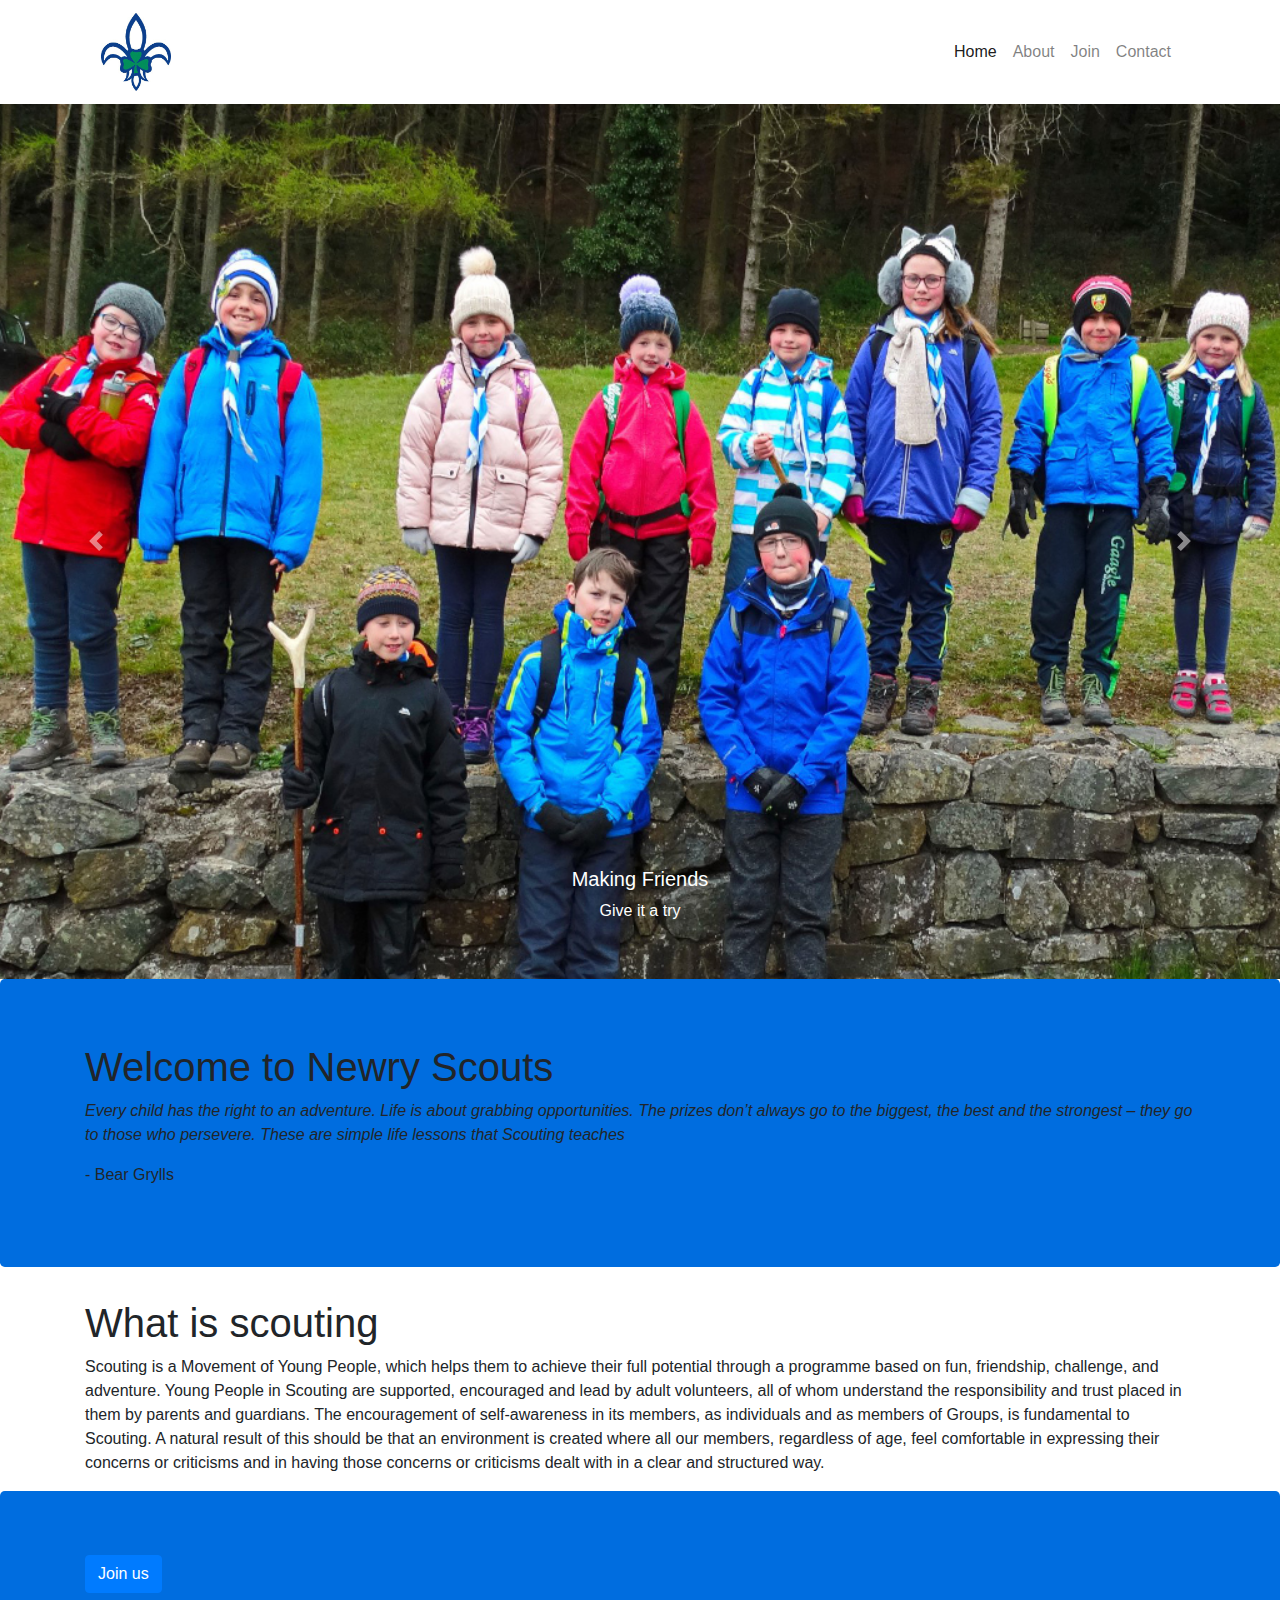
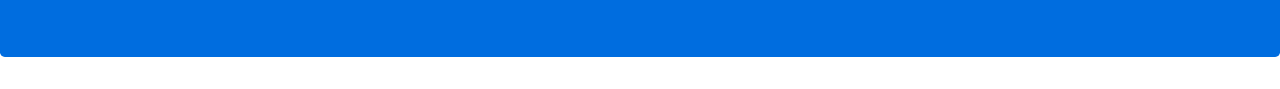
==== index.html @ 3bf7286e "Created contact page and made the about,contact and join page have the same layout" ====
<!DOCTYPE html>
<html lang='en'>
  <head>
    <meta charset='UTF-8'/>
    <meta name="viewport" content="width=device-width, initial-scale=1.0">
    <title>Home</title>
    <!--Bootstrap-->
    <link rel="stylesheet" href="https://maxcdn.bootstrapcdn.com/bootstrap/4.0.0/css/bootstrap.min.css" integrity="sha384-Gn5384xqQ1aoWXA+058RXPxPg6fy4IWvTNh0E263XmFcJlSAwiGgFAW/dAiS6JXm" crossorigin="anonymous">
    <script src="https://code.jquery.com/jquery-3.2.1.slim.min.js" integrity="sha384-KJ3o2DKtIkvYIK3UENzmM7KCkRr/rE9/Qpg6aAZGJwFDMVNA/GpGFF93hXpG5KkN" crossorigin="anonymous"></script>
    <script src="https://cdnjs.cloudflare.com/ajax/libs/popper.js/1.12.9/umd/popper.min.js" integrity="sha384-ApNbgh9B+Y1QKtv3Rn7W3mgPxhU9K/ScQsAP7hUibX39j7fakFPskvXusvfa0b4Q" crossorigin="anonymous"></script>
    <script src="https://maxcdn.bootstrapcdn.com/bootstrap/4.0.0/js/bootstrap.min.js" integrity="sha384-JZR6Spejh4U02d8jOt6vLEHfe/JQGiRRSQQxSfFWpi1MquVdAyjUar5+76PVCmYl" crossorigin="anonymous"></script>
    <link rel='stylesheet' href='styles.css'/>


  </head>
  <body>
      <section class="container">
          <!-- Navbar -->
          <nav class="navbar navbar-expand-lg navbar-light">
            <a class="navbar-brand" href="#">
              <!--Fixed width for img-->
              <!-- <img class="d-none d-md-block img-fluid" width="27px" src="images/scout-logo.png" /> -->
              <img class="img-fluid" width="70px" src="images/scout-logo.png" />
      
            </a>
      
            <button class="navbar-toggler" type="button" data-toggle="collapse" data-target="#navbarSupportedContent"
              aria-controls="navbarSupportedContent" aria-expanded="false" aria-label="Toggle navigation">
              <span class="navbar-toggler-icon"></span>
            </button>
      
            <div class="collapse navbar-collapse navbar-right" id="navbarSupportedContent">
              <ul class="navbar-nav ml-auto">
                <li class="nav-item">
                  <a class="nav-link active" href="./index.html">Home</a>
                </li>
                <li class="nav-item">
                  <a class="nav-link" href="./about.html">About</a>
                </li>
                <li class="nav-item">
                  <a class="nav-link" href="./join.html">Join</a>
                </li>
                <li class="nav-item">
                    <a class="nav-link" href="./contact.html">Contact</a>
                  </li>
              </ul>
      
            </div>
          </nav>
        </section>

    <!--Carousel-->
        <div id="carouselExampleControls" class="carousel slide" data-ride="carousel">
          <div class="carousel-inner">
            <div class="carousel-item active">
              <img class="d-block w-100" src="images/carousel/cub-group-resize.jpg" alt="First slide">
              <div class="carousel-caption">
                <h5>Making Friends</h5>
                <p>Give it a try</p>
              </div>
            </div>
            <div class="carousel-item">
              <img class="d-block w-100" src="images/carousel/cub-beaver-group-resize.jpg" alt="Second slide">
            </div>
            <div class="carousel-item">
              <img class="d-block w-100" src="images/carousel/scout-group-resize.jpg" alt="Third slide">
            </div>
          </div>
          <a class="carousel-control-prev" href="#carouselExampleControls" role="button" data-slide="prev">
            <span class="carousel-control-prev-icon" aria-hidden="true"></span>
            <span class="sr-only">Previous</span>
          </a>
          <a class="carousel-control-next" href="#carouselExampleControls" role="button" data-slide="next">
            <span class="carousel-control-next-icon" aria-hidden="true"></span>
            <span class="sr-only">Next</span>
          </a>
        </div>

        <div class="jumbotron">
          <div class="container">
            <h1>Welcome to Newry Scouts</h1>
            <div id="bear-quote">
              <p><i>Every child has the right to an adventure. Life is about grabbing opportunities. The prizes don’t always go to the biggest, the best and the strongest – they go to those who persevere. These are simple life lessons that Scouting teaches</i></p>
              <p>- Bear Grylls</p>
            </div>
          </div>
        </div>

        <div class="container">

          <h1>What is scouting</h1>
          <p>Scouting is a Movement of Young People, which helps them to achieve their full potential through a programme based on fun, friendship, challenge, and adventure.
              Young People in Scouting are supported, encouraged and lead by adult volunteers, all of whom understand the responsibility and trust placed in them by parents and guardians.
              The encouragement of self-awareness in its members, as individuals and as members of Groups, is fundamental to Scouting. A natural result of this should be that an environment is created where all our members, regardless of age, feel comfortable in expressing their concerns or criticisms and in having those concerns or criticisms dealt with in a clear and structured way.</p>
        </div>

        <div class="jumbotron">
            <div class="container">
              <div id="bear-quote">
                  <a class="btn btn-primary center-block" href="#" role="button">Join us</a>
              </div>
            </div>
          </div>

     
    </div>
  </body>
</html>
---- styles.css ----
body{
    font-family: Arial, Helvetica, sans-serif
}

.jumbotron{
    background-color:#006DDF !important;
}


.jumbotron .social-icon{
    color: #FFFFFF;
    font-size: 45px;
}

.jumbotron .social-icon:hover{
    color: #FFE627;
    text-decoration: none;
    
}


#join-us-scout-night-title{
    padding-bottom: 10px;
}

hr { 
    background: url("images/trees.svg") no-repeat top center;
    background-size: contain;
    display: block;
    height: 25px;
    border: 0;
    position: relative;
}

hr:before,
hr:after {
    content: '';
    display: block;
    position: absolute;
    background:silver;
    height: 2px;
    top: 8px;
}
hr:before {
    left: 0;
    right: 55%;
    margin-right: 10px;
}
hr:after {
    right: 0;
    left: 55%;
    margin-left: 10px;
}

.card-img-bottom {
    overflow: hidden;
} 



/* The hero image */
.hero-image {
    /* Set a specific height */
    height: 400px;
  
    /* Position and center the image to scale nicely on all screens */
    background-position: center;
    background-repeat: no-repeat;
    position: relative;
}

.hero-text {
    text-align: center;
    position: absolute;
    top: 50%;
    left: 50%;
    transform: translate(-50%, -50%);
    color: white;
}






.card-content{
    padding: 0;
    overflow: hidden;
    background-size: cover;
    background-position: center;  
    background-color: #F2EDE7
    
}
.card-content main { 
    padding: 10%;
    background-color: #F2EDE7;
 }


 /* .butt{
    background-color: #FFE627;
    font-weight: bold;
    border-radius:0;
    font-size: 30px;
    padding: 10px;
    padding-right: 50px;
}

.butt:hover{
    background-color: #006DDF;
} */

/* Button Animations */
.contact-button {
  -webkit-appearance: none;
  background: transparent;
  border: 0;
  outline:0;background-color:#FFE627;
  display: inline-block;
  font-weight: bold;
  border-radius:0;
  font-size: 24px;
  padding: 10px;
}

svg {
  padding: 5px;
  display: inline-block;
  vertical-align: middle;
}

.contact-button {
  left: 58%;
}

.contact-button:hover polyline,
.rigcontact-buttonht:focus polyline {
  stroke-width: 3;
}

.contact-button:active polyline {
  stroke-width: 6;
  transition: all 100ms ease-in-out;
}

polyline {
  transition: all 250ms ease-in-out;
}

.btn-text{
    text-align: center;
}

.section-cards{
    width: 14rem;
    margin-left: auto;
    margin-right: auto;
}
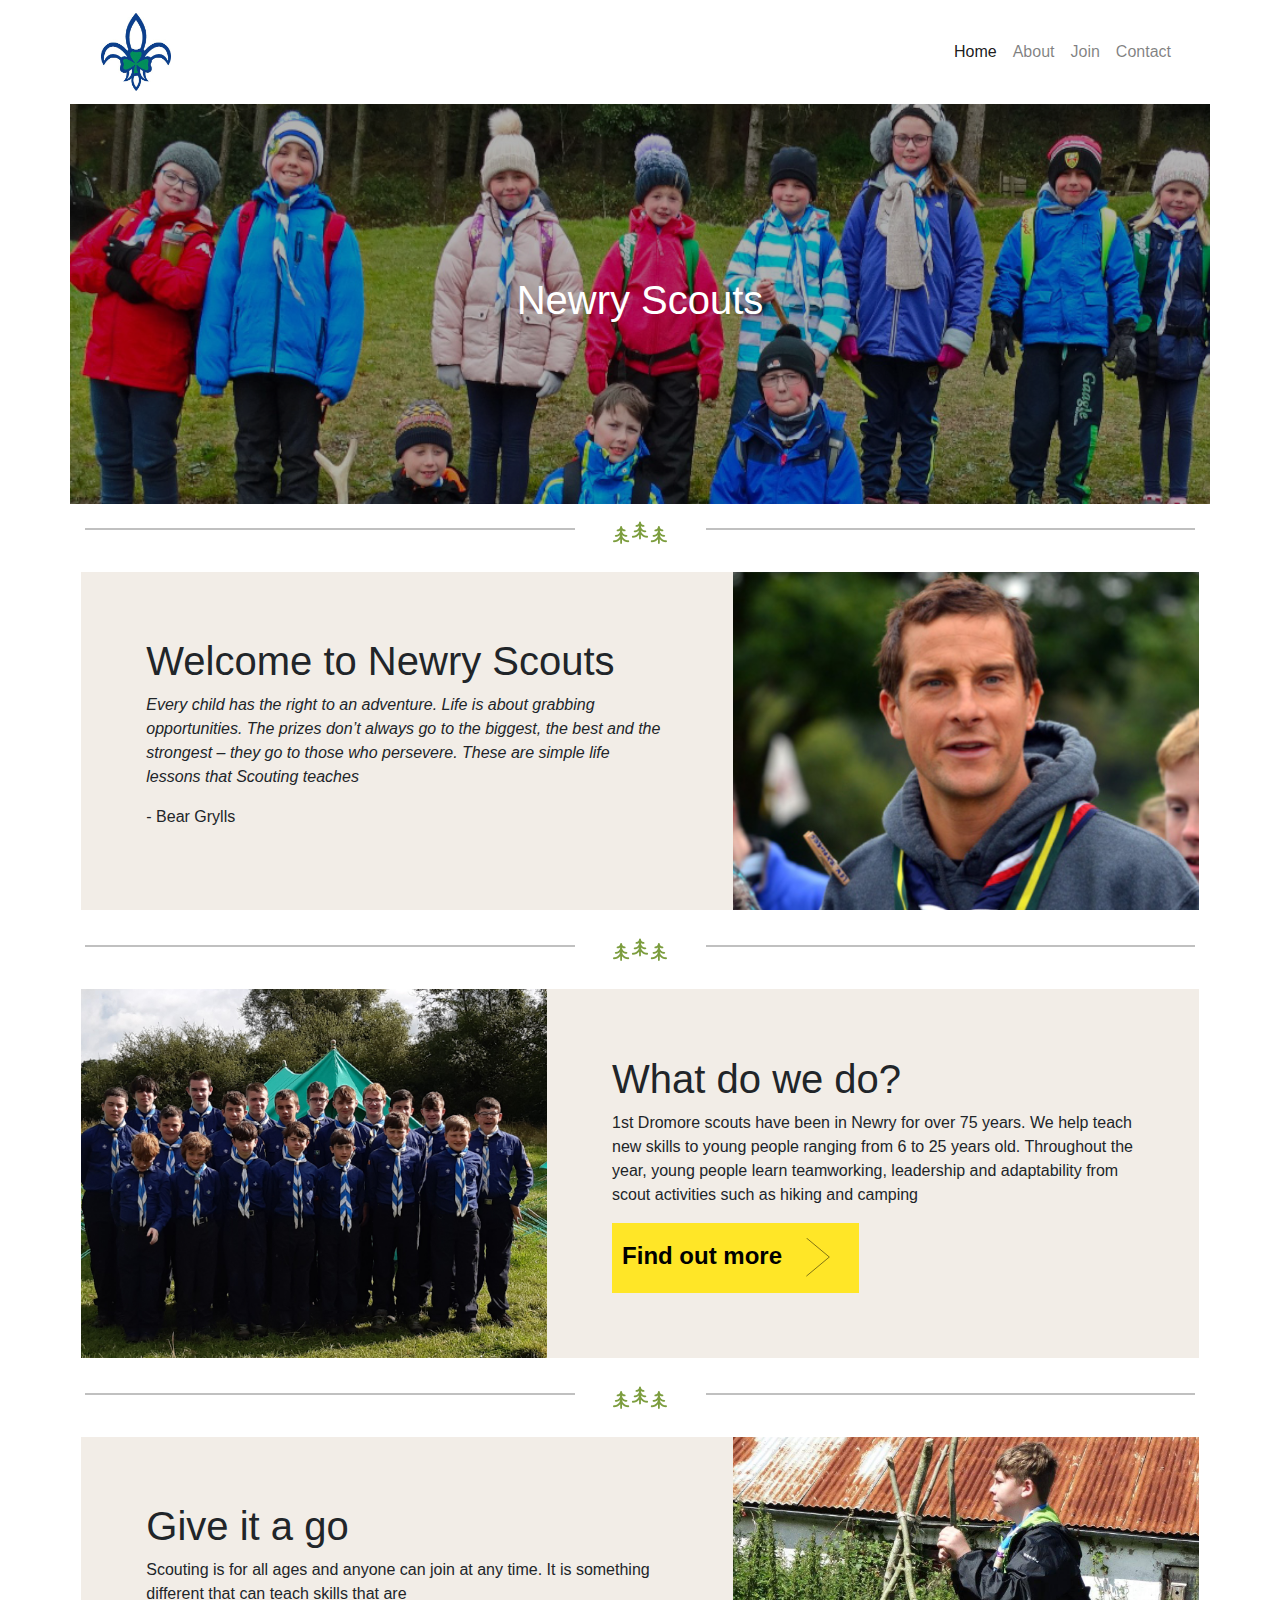
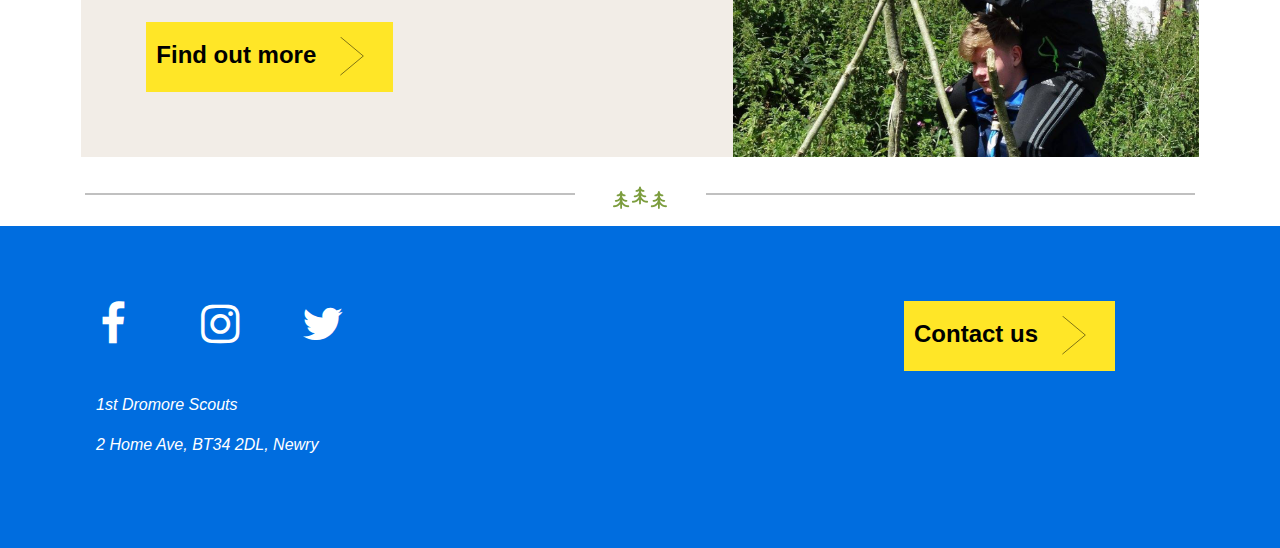
==== commit 0fc23983: "Completed index page and think website is nearly done. Passing off to other leaders for approval" ====
--- a/index.html
+++ b/index.html
@@ -1,108 +1,192 @@
 <!DOCTYPE html>
 <html lang='en'>
-  <head>
-    <meta charset='UTF-8'/>
-    <meta name="viewport" content="width=device-width, initial-scale=1.0">
-    <title>Home</title>
-    <!--Bootstrap-->
-    <link rel="stylesheet" href="https://maxcdn.bootstrapcdn.com/bootstrap/4.0.0/css/bootstrap.min.css" integrity="sha384-Gn5384xqQ1aoWXA+058RXPxPg6fy4IWvTNh0E263XmFcJlSAwiGgFAW/dAiS6JXm" crossorigin="anonymous">
-    <script src="https://code.jquery.com/jquery-3.2.1.slim.min.js" integrity="sha384-KJ3o2DKtIkvYIK3UENzmM7KCkRr/rE9/Qpg6aAZGJwFDMVNA/GpGFF93hXpG5KkN" crossorigin="anonymous"></script>
-    <script src="https://cdnjs.cloudflare.com/ajax/libs/popper.js/1.12.9/umd/popper.min.js" integrity="sha384-ApNbgh9B+Y1QKtv3Rn7W3mgPxhU9K/ScQsAP7hUibX39j7fakFPskvXusvfa0b4Q" crossorigin="anonymous"></script>
-    <script src="https://maxcdn.bootstrapcdn.com/bootstrap/4.0.0/js/bootstrap.min.js" integrity="sha384-JZR6Spejh4U02d8jOt6vLEHfe/JQGiRRSQQxSfFWpi1MquVdAyjUar5+76PVCmYl" crossorigin="anonymous"></script>
-    <link rel='stylesheet' href='styles.css'/>
 
 
-  </head>
-  <body>
-      <section class="container">
-          <!-- Navbar -->
-          <nav class="navbar navbar-expand-lg navbar-light">
-            <a class="navbar-brand" href="#">
-              <!--Fixed width for img-->
-              <!-- <img class="d-none d-md-block img-fluid" width="27px" src="images/scout-logo.png" /> -->
-              <img class="img-fluid" width="70px" src="images/scout-logo.png" />
-      
-            </a>
-      
-            <button class="navbar-toggler" type="button" data-toggle="collapse" data-target="#navbarSupportedContent"
-              aria-controls="navbarSupportedContent" aria-expanded="false" aria-label="Toggle navigation">
-              <span class="navbar-toggler-icon"></span>
-            </button>
-      
-            <div class="collapse navbar-collapse navbar-right" id="navbarSupportedContent">
-              <ul class="navbar-nav ml-auto">
-                <li class="nav-item">
-                  <a class="nav-link active" href="./index.html">Home</a>
-                </li>
-                <li class="nav-item">
-                  <a class="nav-link" href="./about.html">About</a>
-                </li>
-                <li class="nav-item">
-                  <a class="nav-link" href="./join.html">Join</a>
-                </li>
-                <li class="nav-item">
-                    <a class="nav-link" href="./contact.html">Contact</a>
-                  </li>
-              </ul>
-      
-            </div>
-          </nav>
-        </section>
+<head>
+  <meta charset='UTF-8' />
+  <meta name="viewport" content="width=device-width, initial-scale=1.0">
+  <title>Home</title>
+  <!--Bootstrap-->
+  <link rel="stylesheet" href="https://maxcdn.bootstrapcdn.com/bootstrap/4.0.0/css/bootstrap.min.css"
+    integrity="sha384-Gn5384xqQ1aoWXA+058RXPxPg6fy4IWvTNh0E263XmFcJlSAwiGgFAW/dAiS6JXm" crossorigin="anonymous">
+  <script src="https://code.jquery.com/jquery-3.2.1.slim.min.js"
+    integrity="sha384-KJ3o2DKtIkvYIK3UENzmM7KCkRr/rE9/Qpg6aAZGJwFDMVNA/GpGFF93hXpG5KkN"
+    crossorigin="anonymous"></script>
+  <script src="https://cdnjs.cloudflare.com/ajax/libs/popper.js/1.12.9/umd/popper.min.js"
+    integrity="sha384-ApNbgh9B+Y1QKtv3Rn7W3mgPxhU9K/ScQsAP7hUibX39j7fakFPskvXusvfa0b4Q"
+    crossorigin="anonymous"></script>
+  <script src="https://maxcdn.bootstrapcdn.com/bootstrap/4.0.0/js/bootstrap.min.js"
+    integrity="sha384-JZR6Spejh4U02d8jOt6vLEHfe/JQGiRRSQQxSfFWpi1MquVdAyjUar5+76PVCmYl"
+    crossorigin="anonymous"></script>
+  <link rel="stylesheet" href="https://cdnjs.cloudflare.com/ajax/libs/font-awesome/4.7.0/css/font-awesome.min.css">
+  <link rel='stylesheet' href='styles.css' />
 
-    <!--Carousel-->
-        <div id="carouselExampleControls" class="carousel slide" data-ride="carousel">
-          <div class="carousel-inner">
-            <div class="carousel-item active">
-              <img class="d-block w-100" src="images/carousel/cub-group-resize.jpg" alt="First slide">
-              <div class="carousel-caption">
-                <h5>Making Friends</h5>
-                <p>Give it a try</p>
-              </div>
-            </div>
-            <div class="carousel-item">
-              <img class="d-block w-100" src="images/carousel/cub-beaver-group-resize.jpg" alt="Second slide">
-            </div>
-            <div class="carousel-item">
-              <img class="d-block w-100" src="images/carousel/scout-group-resize.jpg" alt="Third slide">
-            </div>
-          </div>
-          <a class="carousel-control-prev" href="#carouselExampleControls" role="button" data-slide="prev">
-            <span class="carousel-control-prev-icon" aria-hidden="true"></span>
-            <span class="sr-only">Previous</span>
+
+</head>
+
+<body>
+  <section class="container">
+    <!-- Navbar -->
+    <nav class="navbar navbar-expand-lg navbar-light">
+      <a class="navbar-brand" href="#">
+        <img class="img-fluid" width="70px" src="images/scout-logo.png" />
+      </a>
+
+      <button class="navbar-toggler" type="button" data-toggle="collapse" data-target="#navbarSupportedContent"
+        aria-controls="navbarSupportedContent" aria-expanded="false" aria-label="Toggle navigation">
+        <span class="navbar-toggler-icon"></span>
+      </button>
+
+      <div class="collapse navbar-collapse navbar-right" id="navbarSupportedContent">
+        <ul class="navbar-nav ml-auto">
+          <li class="nav-item">
+            <a class="nav-link active" href="./index.html">Home</a>
+          </li>
+          <li class="nav-item">
+            <a class="nav-link" href="./about.html">About</a>
+          </li>
+          <li class="nav-item">
+            <a class="nav-link" href="./join.html">Join</a>
+          </li>
+          <li class="nav-item">
+            <a class="nav-link" href="./contact.html">Contact</a>
+          </li>
+        </ul>
+      </div>
+    </nav>
+  </section>
+
+  <section class="container hero-container">
+    <div class="hero-image" style="background-image: url('images/cub-group-hike.png');">
+      <div class="hero-text">
+        <h1>Newry Scouts</h1>
+      </div>
+      <div class="hero__overlay"></div>
+
+    </div>
+  </section>
+
+
+  <section class="container">
+    <hr />
+  </section>
+
+
+  <section class="container">
+    <div class="row">
+
+      <div class="col-sm-12 col-md-7 card-content">
+        <main>
+          <h1>Welcome to Newry Scouts</h1>
+          <p><i>Every child has the right to an adventure. Life is about grabbing opportunities. The prizes don’t always
+              go to the biggest, the best and the strongest – they go to those who persevere. These are simple life
+              lessons that Scouting teaches</i></p>
+          <p>- Bear Grylls</p>
+        </main>
+      </div>
+      <div class="col-sm-12 col-md-5 d-none d-md-block card-content"
+        style="background-image: url('images/bear-grylls.png');min-width: 200px;">
+      </div>
+  </section>
+
+  <section class="container">
+    <hr />
+  </section>
+
+  <section class="container">
+    <div class="row">
+      <div class="col-sm-12 col-md-5 card-content"
+        style="background-image: url('images/scout-summer-photo-group.png');min-height: 200px;">
+      </div>
+      <div class="col-sm-12 col-md-7 card-content">
+        <main>
+          <h1>What do we do?</h1>
+          <p>1st Dromore scouts have been in Newry for over 75 years. We help teach new skills to young people ranging
+            from 6 to 25 years old. Throughout the year, young people learn teamworking, leadership and adaptability
+            from scout activities such as hiking and camping</p>
+          <a class="contact-button" href="./about.html">
+            <span class="btn-text">Find out more</span>
+            <svg xmlns="http://www.w3.org/2000/svg" xmlns:xlink="http://www.w3.org/1999/xlink" width="60px"
+              height="50px" viewBox="0 0 50 80" xml:space="preserve">
+              <polyline fill="none" stroke="#000000" stroke-width="1" stroke-linecap="round" stroke-linejoin="round"
+                points="
+                  0.375,0.375 45.63,38.087 0.375,75.8 " />
+            </svg>
           </a>
-          <a class="carousel-control-next" href="#carouselExampleControls" role="button" data-slide="next">
-            <span class="carousel-control-next-icon" aria-hidden="true"></span>
-            <span class="sr-only">Next</span>
+        </main>
+      </div>
+
+  </section>
+
+  <section class="container">
+    <hr />
+  </section>
+
+  <section class="container">
+    <div class="row">
+      <div class="col-sm-12 col-md-7 card-content">
+        <main>
+          <h1>Give it a go</h1>
+          <p>Scouting is for all ages and anyone can join at any time. It is something different that can teach skills
+            that are </p>
+          <a class="contact-button" href="./join.html">
+            <span class="btn-text">Find out more</span>
+            <svg xmlns="http://www.w3.org/2000/svg" xmlns:xlink="http://www.w3.org/1999/xlink" width="60px"
+              height="50px" viewBox="0 0 50 80" xml:space="preserve">
+              <polyline fill="none" stroke="#000000" stroke-width="1" stroke-linecap="round" stroke-linejoin="round"
+                points="
+                    0.375,0.375 45.63,38.087 0.375,75.8 " />
+            </svg>
+          </a>
+        </main>
+      </div>
+      <div class="col-sm-12 col-md-5 d-none d-md-block card-content"
+        style="background-image: url('images/pig-back-scouts.png');min-width: 200px;">
+      </div>
+  </section>
+
+  <section class="container">
+    <hr />
+  </section>
+
+  <section class="jumbotron jumbotron-fluid" style="margin-bottom: 0rem">
+    <div class="container">
+      <div class="row p2">
+        <div class="col-1 mx-1">
+          <a href="https://www.facebook.com/NewryScouts/" target="_blank" class="fa fa-facebook social-icon"></a>
+        </div>
+        <div class="col-1 mx-1">
+          <a href="https://instagram.com/newryscouts/" target="_blank" class="fa fa-instagram social-icon"></a>
+        </div>
+
+        <div class="col-1 mx-1">
+          <a href="https://twitter.com/newryscouts" target="_blank" class="fa fa-twitter social-icon"></a>
+        </div>
+
+        <div class="col-8 text-right">
+          <a class="contact-button" href="./contact.html">
+            <span class="btn-text">Contact us</span>
+            <svg xmlns="http://www.w3.org/2000/svg" xmlns:xlink="http://www.w3.org/1999/xlink" width="60px"
+              height="50px" viewBox="0 0 50 80" xml:space="preserve">
+              <polyline fill="none" stroke="#000000" stroke-width="1" stroke-linecap="round" stroke-linejoin="round"
+                points="
+                      0.375,0.375 45.63,38.087 0.375,75.8 " />
+            </svg>
           </a>
         </div>
+      </div>
+      <div class="row">
+        <div class="col text-left">
+          <p class="font-italic" style="color: #FFFFFF">1st Dromore Scouts</p>
+          <p class="font-italic" style="color: #FFFFFF">2 Home Ave, BT34 2DL, Newry</p>
+        </div>
+      </div>
+    </div>
+  </section>
 
-        <div class="jumbotron">
-          <div class="container">
-            <h1>Welcome to Newry Scouts</h1>
-            <div id="bear-quote">
-              <p><i>Every child has the right to an adventure. Life is about grabbing opportunities. The prizes don’t always go to the biggest, the best and the strongest – they go to those who persevere. These are simple life lessons that Scouting teaches</i></p>
-              <p>- Bear Grylls</p>
-            </div>
-          </div>
-        </div>
 
-        <div class="container">
 
-          <h1>What is scouting</h1>
-          <p>Scouting is a Movement of Young People, which helps them to achieve their full potential through a programme based on fun, friendship, challenge, and adventure.
-              Young People in Scouting are supported, encouraged and lead by adult volunteers, all of whom understand the responsibility and trust placed in them by parents and guardians.
-              The encouragement of self-awareness in its members, as individuals and as members of Groups, is fundamental to Scouting. A natural result of this should be that an environment is created where all our members, regardless of age, feel comfortable in expressing their concerns or criticisms and in having those concerns or criticisms dealt with in a clear and structured way.</p>
-        </div>
 
-        <div class="jumbotron">
-            <div class="container">
-              <div id="bear-quote">
-                  <a class="btn btn-primary center-block" href="#" role="button">Join us</a>
-              </div>
-            </div>
-          </div>
+</body>
 
-     
-    </div>
-  </body>
 </html>--- a/styles.css
+++ b/styles.css
@@ -76,51 +76,55 @@
     left: 50%;
     transform: translate(-50%, -50%);
     color: white;
+    z-index: 100;
+
 }
 
+.hero-container{
+    padding:0;
+}
 
-
-
-
+.hero__overlay {
+    position: absolute;
+    left: 0;
+    top: 0;
+    width: 100%;
+    height: 100%;
+    background-color: rgba(0, 0, 0, 0.3);
+}
 
 .card-content{
     padding: 0;
     overflow: hidden;
     background-size: cover;
     background-position: center;  
-    background-color: #F2EDE7
+    background-color: #F2EDE7;
+
     
 }
 .card-content main { 
     padding: 10%;
-    background-color: #F2EDE7;
  }
-
-
- /* .butt{
-    background-color: #FFE627;
-    font-weight: bold;
-    border-radius:0;
-    font-size: 30px;
-    padding: 10px;
-    padding-right: 50px;
-}
-
-.butt:hover{
-    background-color: #006DDF;
-} */
 
 /* Button Animations */
 .contact-button {
   -webkit-appearance: none;
   background: transparent;
   border: 0;
-  outline:0;background-color:#FFE627;
+  outline:0;
+  background-color:#FFE627;
   display: inline-block;
   font-weight: bold;
   border-radius:0;
   font-size: 24px;
   padding: 10px;
+  color: black;
+  left: 58%;
+}
+
+.contact-button:hover{
+    color: black;
+    text-decoration-line: none;
 }
 
 svg {
@@ -129,9 +133,6 @@
   vertical-align: middle;
 }
 
-.contact-button {
-  left: 58%;
-}
 
 .contact-button:hover polyline,
 .rigcontact-buttonht:focus polyline {
@@ -155,4 +156,15 @@
     width: 14rem;
     margin-left: auto;
     margin-right: auto;
-}+}
+
+/* Button animcation ends */
+
+@media only screen and (min-width: 600px) {
+    .row {
+      padding:1%;
+    }
+  }
+
+
+
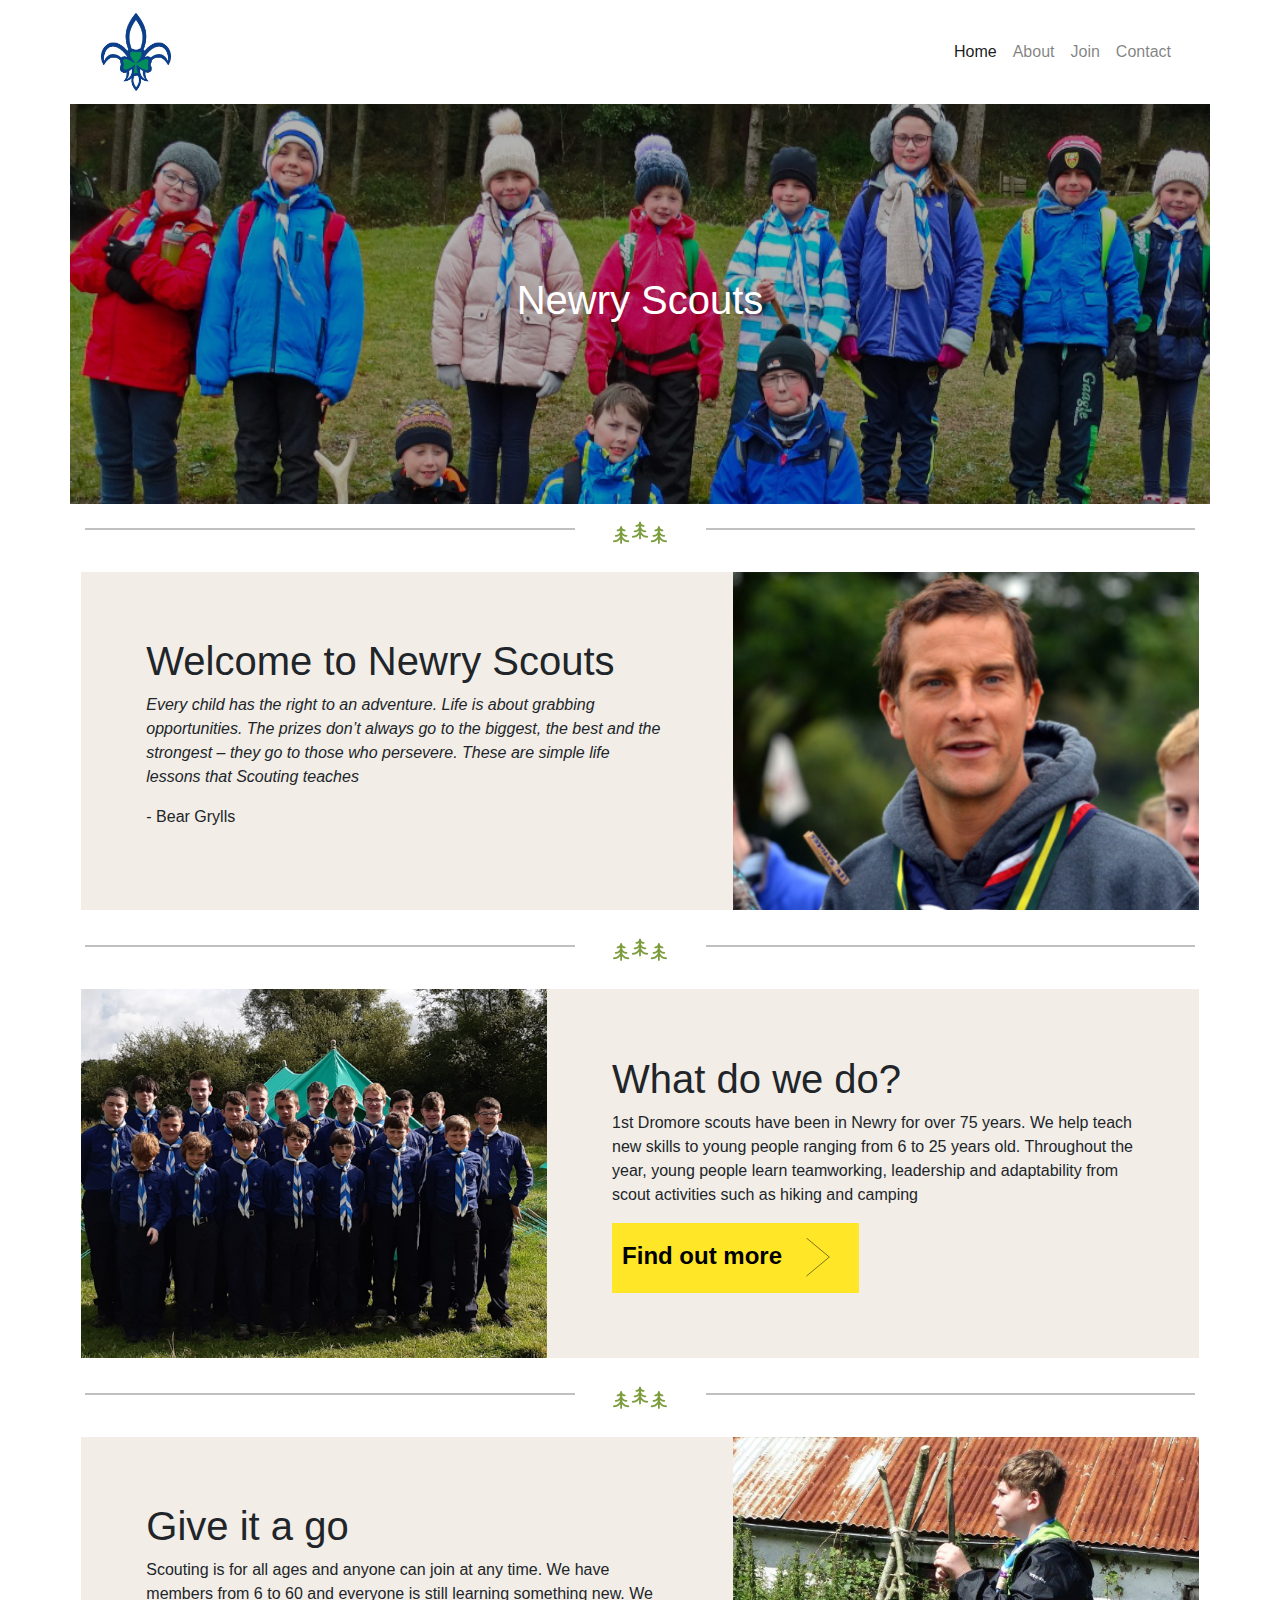
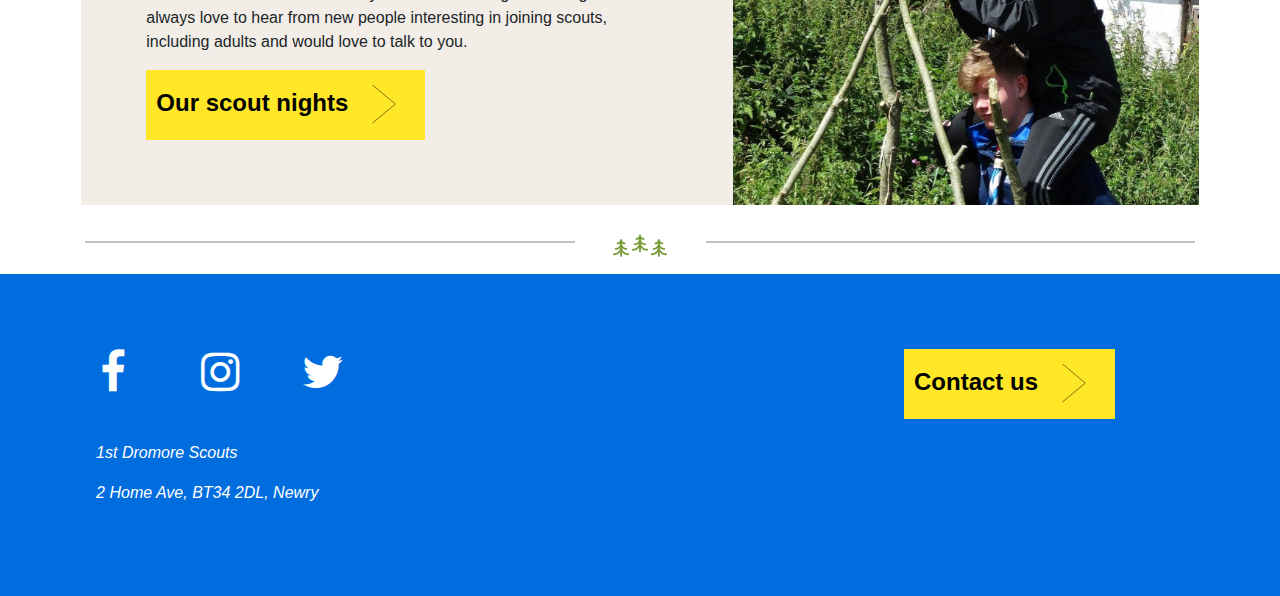
==== commit 50f0e1ff: "added text on index page" ====
--- a/index.html
+++ b/index.html
@@ -127,10 +127,11 @@
       <div class="col-sm-12 col-md-7 card-content">
         <main>
           <h1>Give it a go</h1>
-          <p>Scouting is for all ages and anyone can join at any time. It is something different that can teach skills
-            that are </p>
+          <p>Scouting is for all ages and anyone can join at any time. We have members from 6 to 60 and everyone is
+            still learning something new. We always love to hear from new people interesting in joining scouts,
+            including adults and would love to talk to you. </p>
           <a class="contact-button" href="./join.html">
-            <span class="btn-text">Find out more</span>
+            <span class="btn-text">Our scout nights</span>
             <svg xmlns="http://www.w3.org/2000/svg" xmlns:xlink="http://www.w3.org/1999/xlink" width="60px"
               height="50px" viewBox="0 0 50 80" xml:space="preserve">
               <polyline fill="none" stroke="#000000" stroke-width="1" stroke-linecap="round" stroke-linejoin="round"
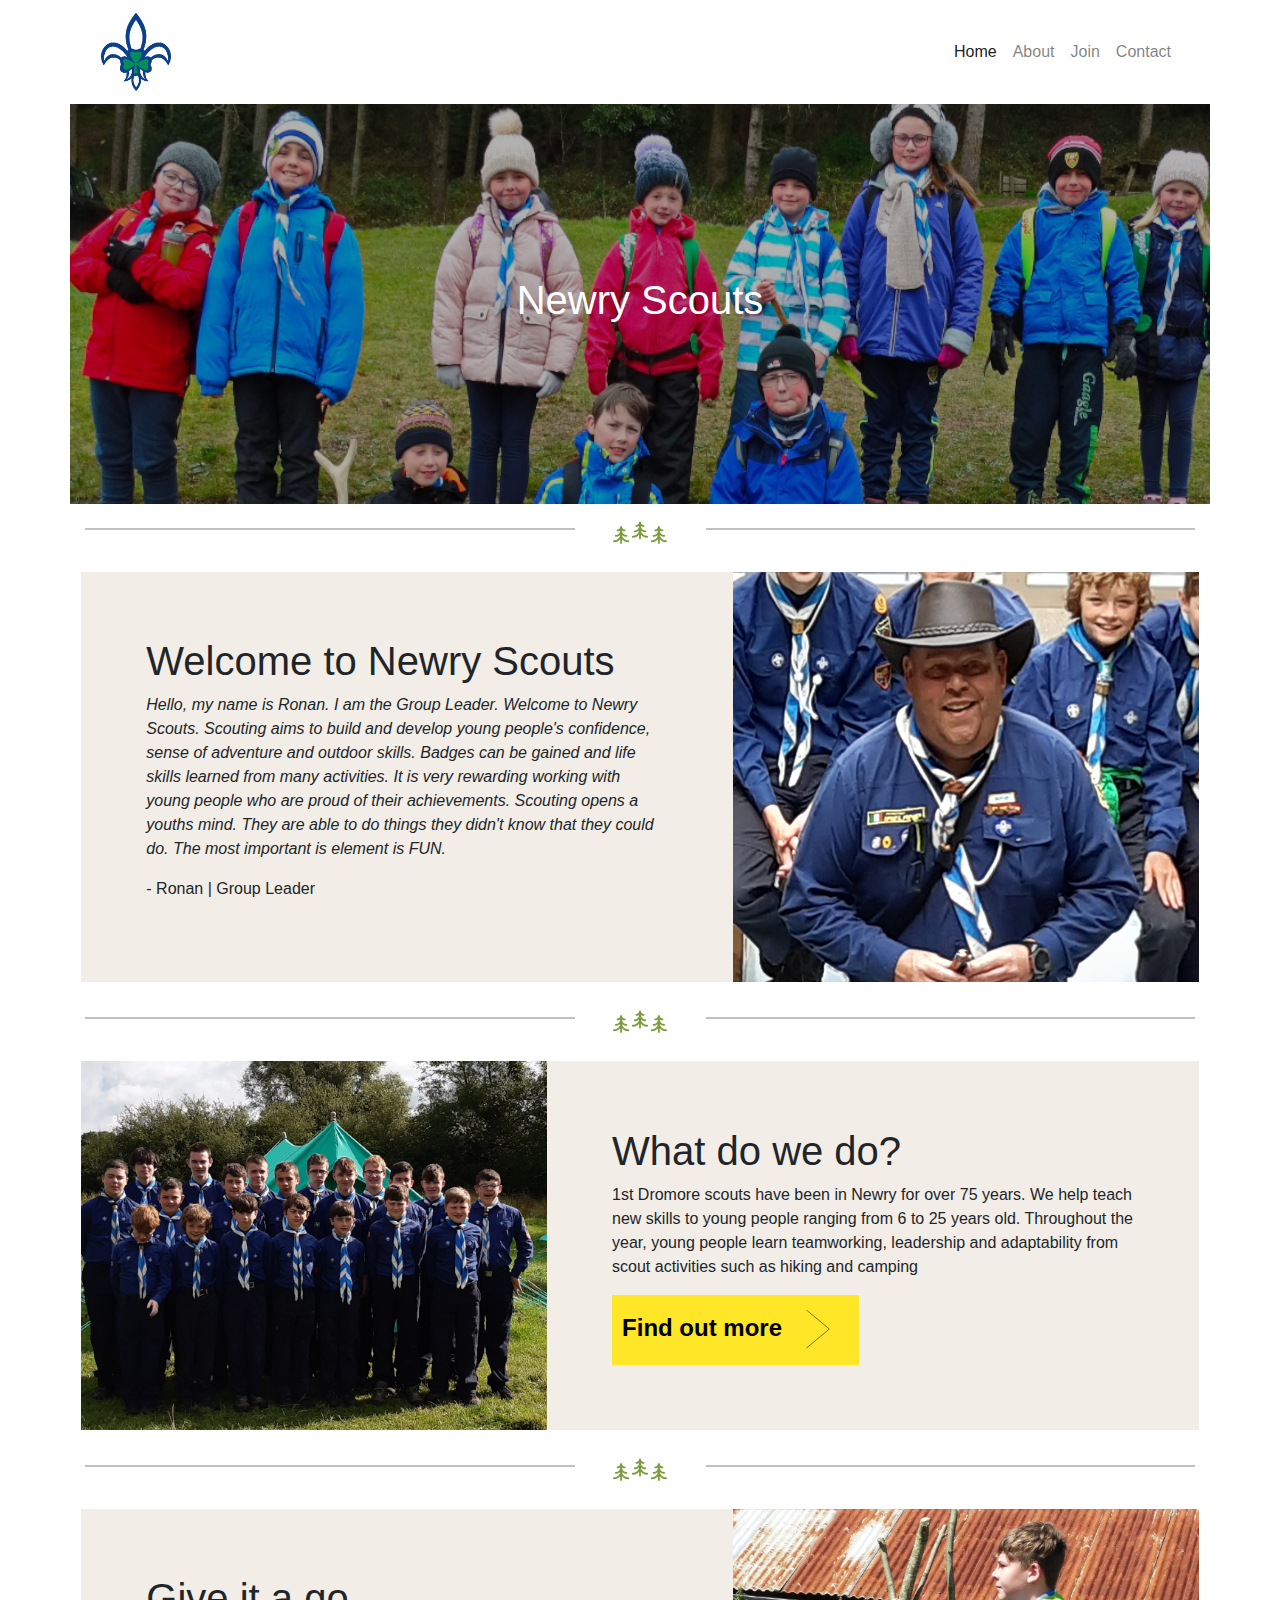
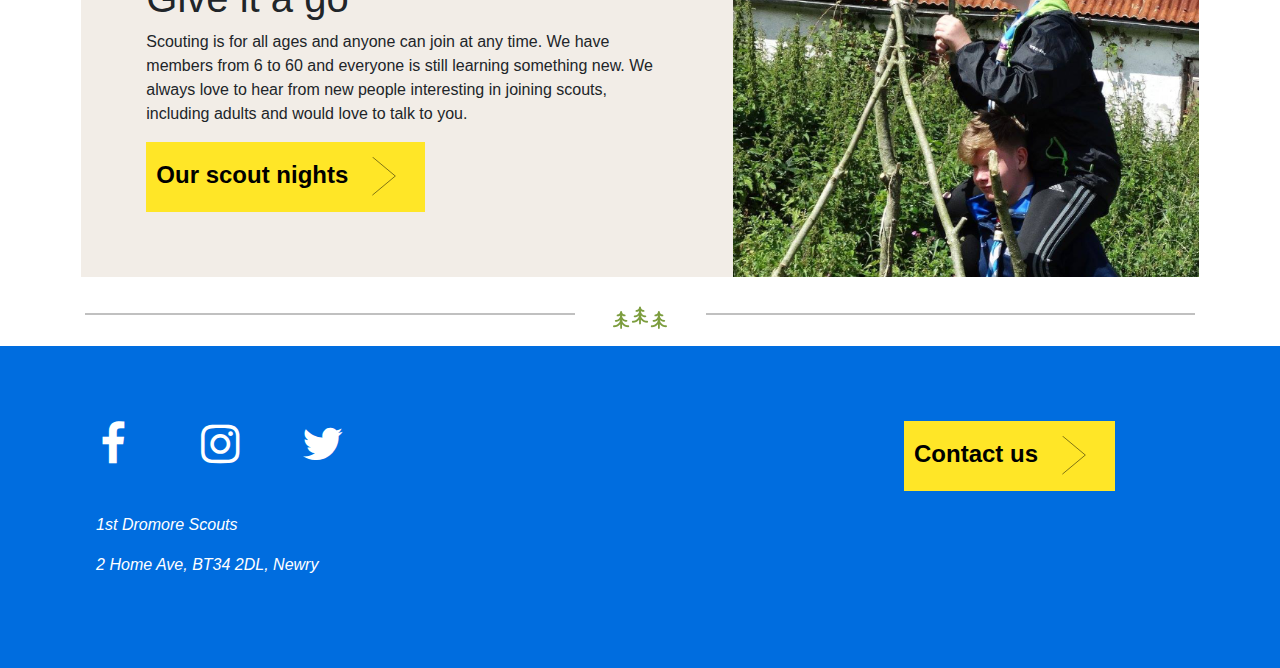
==== commit d4d66b17: "Added ronan gl stuff and picture and fixed tessie mistakes" ====
--- a/index.html
+++ b/index.html
@@ -78,14 +78,16 @@
       <div class="col-sm-12 col-md-7 card-content">
         <main>
           <h1>Welcome to Newry Scouts</h1>
-          <p><i>Every child has the right to an adventure. Life is about grabbing opportunities. The prizes don’t always
-              go to the biggest, the best and the strongest – they go to those who persevere. These are simple life
-              lessons that Scouting teaches</i></p>
-          <p>- Bear Grylls</p>
+          <p><i>Hello, my name is Ronan. I am the Group Leader. Welcome to Newry Scouts. Scouting aims to build and
+              develop young people's confidence, sense of adventure and outdoor skills. Badges can be gained and life
+              skills learned from many activities. It is very rewarding working with young people who are proud of their
+              achievements. Scouting opens a youths mind. They are able to do things they didn't know that they could
+              do. The most important is element is FUN.</i></p>
+          <p>- Ronan | Group Leader</p>
         </main>
       </div>
       <div class="col-sm-12 col-md-5 d-none d-md-block card-content"
-        style="background-image: url('images/bear-grylls.png');min-width: 200px;">
+        style="background-image: url('images/ronan1.png');min-width: 200px;">
       </div>
   </section>
 
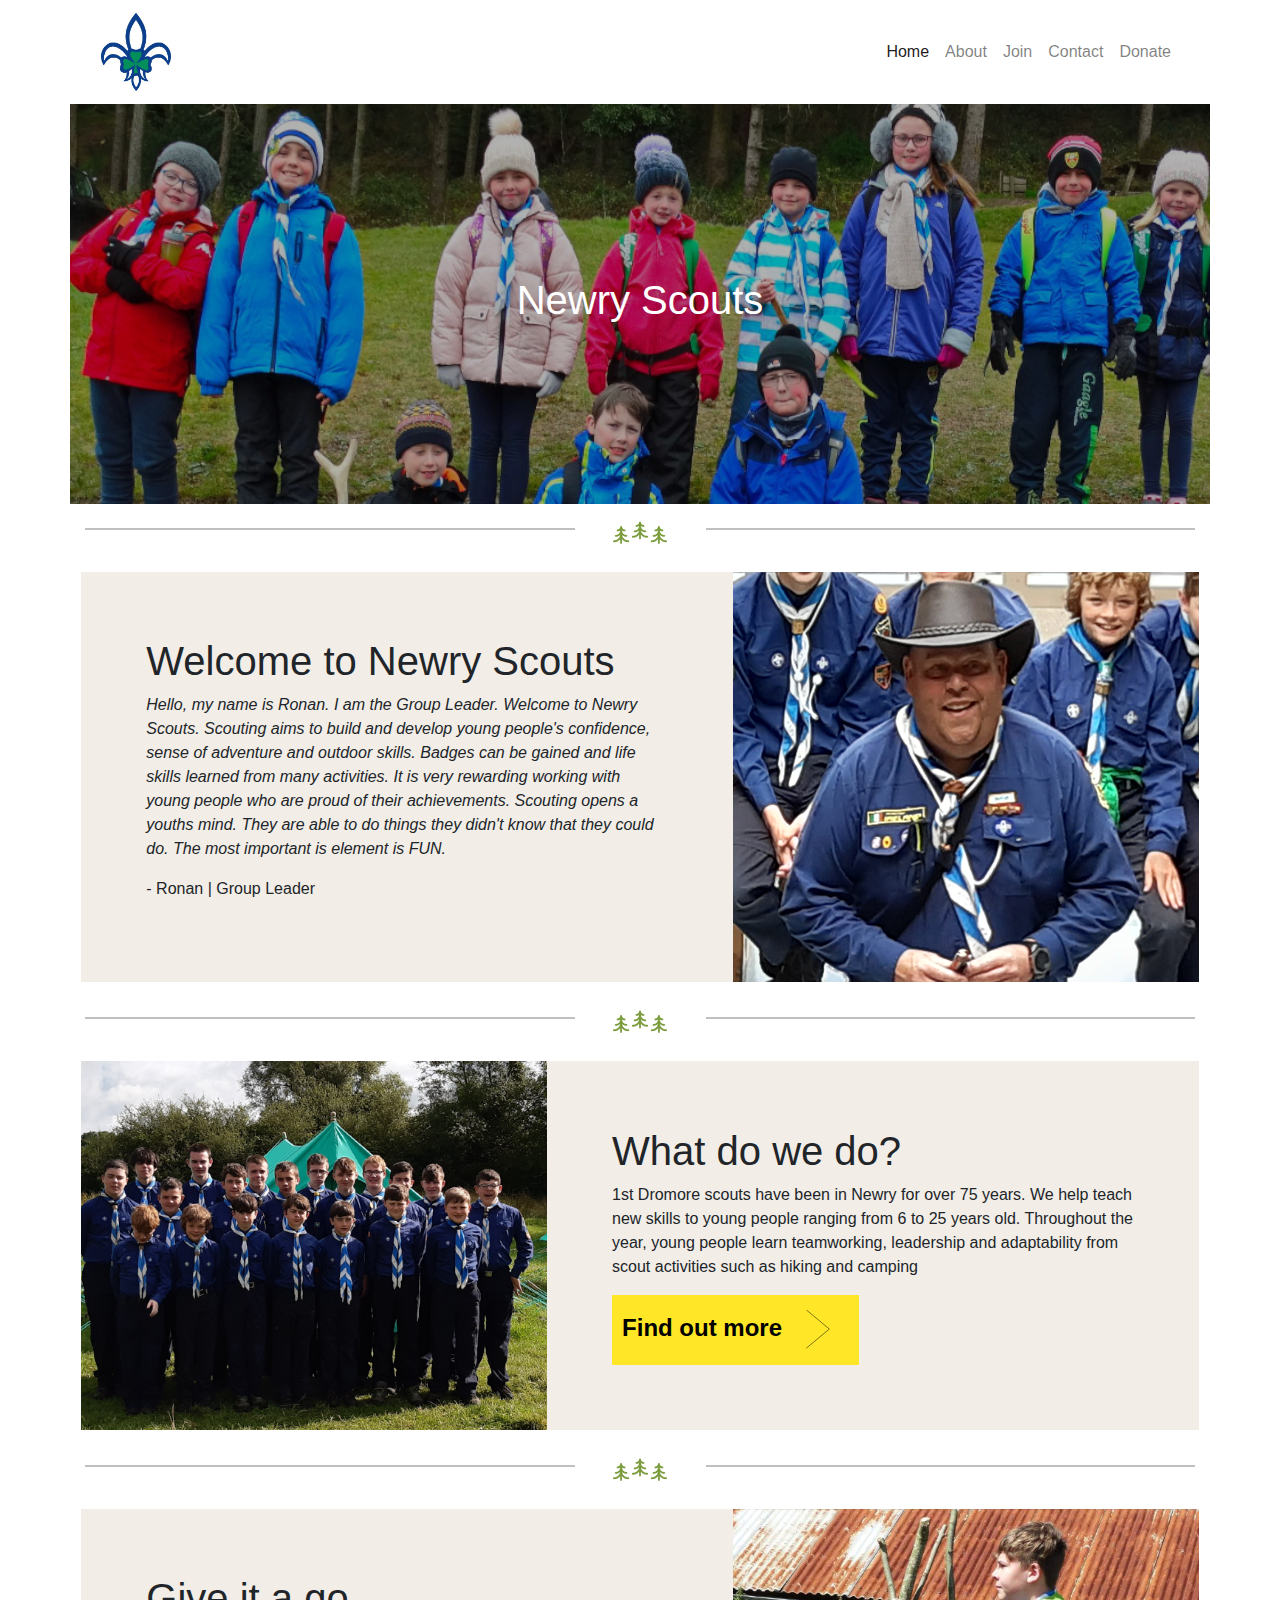
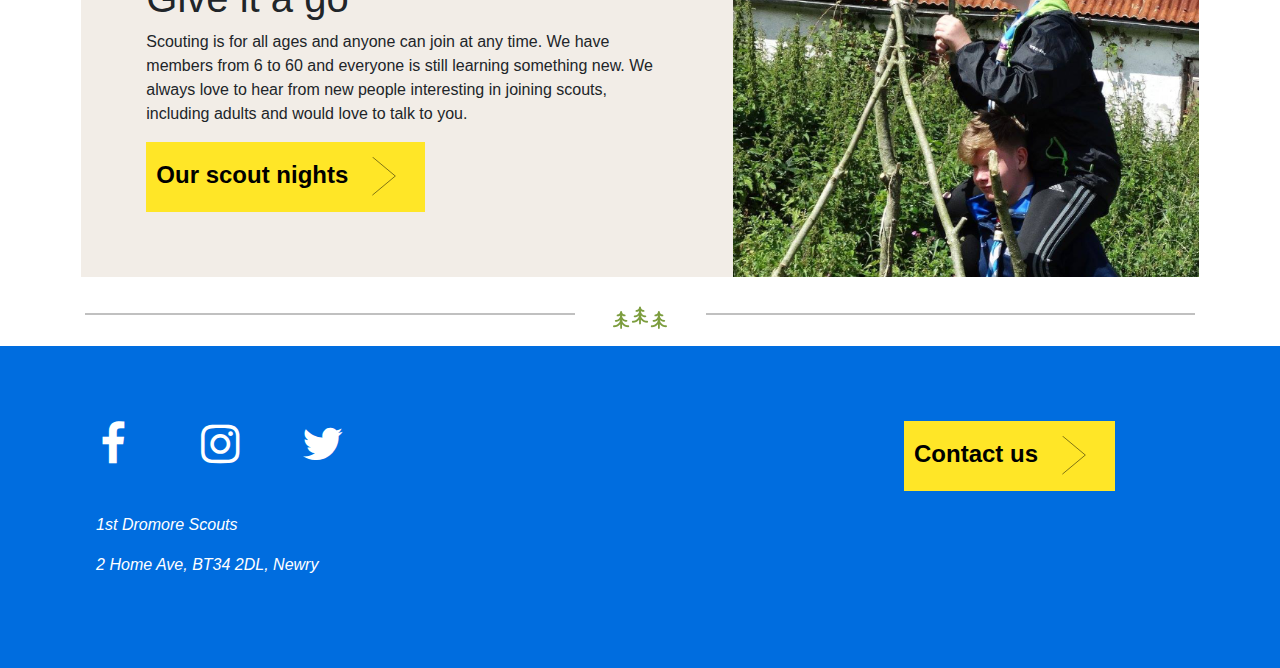
==== commit 8f1b650a: "Added donate page" ====
--- a/index.html
+++ b/index.html
@@ -21,10 +21,37 @@
   <link rel="stylesheet" href="https://cdnjs.cloudflare.com/ajax/libs/font-awesome/4.7.0/css/font-awesome.min.css">
   <link rel='stylesheet' href='styles.css' />
 
-
 </head>
 
 <body>
+  <!-- Load Facebook SDK for JavaScript -->
+  <div id="fb-messenger-div">
+    <div id="fb-root"></div>
+    <script>
+      window.fbAsyncInit = function() {
+        FB.init({
+          xfbml            : true,
+          version          : 'v7.0'
+        });
+      };
+
+      (function(d, s, id) {
+      var js, fjs = d.getElementsByTagName(s)[0];
+      if (d.getElementById(id)) return;
+      js = d.createElement(s); js.id = id;
+      js.src = 'https://connect.facebook.net/en_GB/sdk/xfbml.customerchat.js';
+      fjs.parentNode.insertBefore(js, fjs);
+    }(document, 'script', 'facebook-jssdk'));</script>
+
+    <!-- Your Chat Plugin code -->
+    <div class="fb-customerchat"
+      attribution=setup_tool
+      page_id="127280414090853"
+      theme_color="#0084ff"
+      logged_in_greeting="Hi! Nice to see you. Feel free to send us a message if you have any questions."
+      logged_out_greeting="Hi! Nice to see you. Feel free to send us a message if you have any questions.">
+    </div>
+  </div>
   <section class="container">
     <!-- Navbar -->
     <nav class="navbar navbar-expand-lg navbar-light">
@@ -50,6 +77,9 @@
           </li>
           <li class="nav-item">
             <a class="nav-link" href="./contact.html">Contact</a>
+          </li>
+          <li class="nav-item">
+            <a class="nav-link" href="./donate.html">Donate</a>
           </li>
         </ul>
       </div>
--- a/styles.css
+++ b/styles.css
@@ -1,130 +1,122 @@
-body{
-    font-family: Arial, Helvetica, sans-serif
+body {
+  font-family: Arial, Helvetica, sans-serif;
 }
 
-.jumbotron{
-    background-color:#006DDF !important;
+.jumbotron {
+  background-color: #006ddf !important;
 }
 
-
-.jumbotron .social-icon{
-    color: #FFFFFF;
-    font-size: 45px;
+.jumbotron .social-icon {
+  color: #ffffff;
+  font-size: 45px;
 }
 
-.jumbotron .social-icon:hover{
-    color: #FFE627;
-    text-decoration: none;
-    
+.jumbotron .social-icon:hover {
+  color: #ffe627;
+  text-decoration: none;
 }
 
-
-#join-us-scout-night-title{
-    padding-bottom: 10px;
+#join-us-scout-night-title {
+  padding-bottom: 10px;
 }
 
-hr { 
-    background: url("images/trees.svg") no-repeat top center;
-    background-size: contain;
-    display: block;
-    height: 25px;
-    border: 0;
-    position: relative;
+hr {
+  background: url("images/trees.svg") no-repeat top center;
+  background-size: contain;
+  display: block;
+  height: 25px;
+  border: 0;
+  position: relative;
 }
 
 hr:before,
 hr:after {
-    content: '';
-    display: block;
-    position: absolute;
-    background:silver;
-    height: 2px;
-    top: 8px;
+  content: "";
+  display: block;
+  position: absolute;
+  background: silver;
+  height: 2px;
+  top: 8px;
 }
 hr:before {
-    left: 0;
-    right: 55%;
-    margin-right: 10px;
+  left: 0;
+  right: 55%;
+  margin-right: 10px;
 }
 hr:after {
-    right: 0;
-    left: 55%;
-    margin-left: 10px;
+  right: 0;
+  left: 55%;
+  margin-left: 10px;
 }
 
 .card-img-bottom {
-    overflow: hidden;
-} 
-
-
+  overflow: hidden;
+}
 
 /* The hero image */
 .hero-image {
-    /* Set a specific height */
-    height: 400px;
-  
-    /* Position and center the image to scale nicely on all screens */
-    background-position: center;
-    background-repeat: no-repeat;
-    position: relative;
+  /* Set a specific height */
+  height: 400px;
+
+  /* Position and center the image to scale nicely on all screens */
+  background-position: center;
+  background-repeat: no-repeat;
+  position: relative;
 }
 
 .hero-text {
-    text-align: center;
-    position: absolute;
-    top: 50%;
-    left: 50%;
-    transform: translate(-50%, -50%);
-    color: white;
-    z-index: 100;
-
+  text-align: center;
+  position: absolute;
+  top: 50%;
+  left: 50%;
+  transform: translate(-50%, -50%);
+  color: white;
+  z-index: 100;
 }
 
-.hero-container{
-    padding:0;
+.hero-container {
+  padding: 0;
 }
 
 .hero__overlay {
-    position: absolute;
-    left: 0;
-    top: 0;
-    width: 100%;
-    height: 100%;
-    background-color: rgba(0, 0, 0, 0.3);
+  position: absolute;
+  left: 0;
+  top: 0;
+  width: 100%;
+  height: 100%;
+  background-color: rgba(0, 0, 0, 0.3);
 }
 
-.card-content{
-    padding: 0;
-    overflow: hidden;
-    background-size: cover;
-    background-position: center;  
-    background-color: #F2EDE7;
-
-    
+.card-content {
+  padding: 0;
+  overflow: hidden;
+  background-size: cover;
+  background-position: center;
+  background-color: #f2ede7;
 }
-.card-content main { 
-    padding: 10%;
- }
+.card-content main {
+  padding: 10%;
+}
 
 /* Button Animations */
 .contact-button {
   -webkit-appearance: none;
   background: transparent;
   border: 0;
-  outline:0;
-  background-color:#FFE627;
+  outline: 0;
+  background-color: #ffe627;
   display: inline-block;
   font-weight: bold;
-  border-radius:0;
+  border-radius: 0;
   font-size: 24px;
   padding: 10px;
   color: black;
   left: 58%;
 }
 
-.contact-button:hover{
-    color: black;
-    text-decoration-line: none;
+.contact-button:hover {
+  color: black;
+  text-decoration-line: none;
 }
 
 svg {
@@ -132,7 +124,6 @@
   display: inline-block;
   vertical-align: middle;
 }
-
 
 .contact-button:hover polyline,
 .rigcontact-buttonht:focus polyline {
@@ -148,23 +139,20 @@
   transition: all 250ms ease-in-out;
 }
 
-.btn-text{
-    text-align: center;
+.btn-text {
+  text-align: center;
 }
 
-.section-cards{
-    width: 14rem;
-    margin-left: auto;
-    margin-right: auto;
+.section-cards {
+  width: 14rem;
+  margin-left: auto;
+  margin-right: auto;
 }
 
 /* Button animcation ends */
 
 @media only screen and (min-width: 600px) {
-    .row {
-      padding:1%;
-    }
+  .row {
+    padding: 1%;
   }
-
-
-
+}
